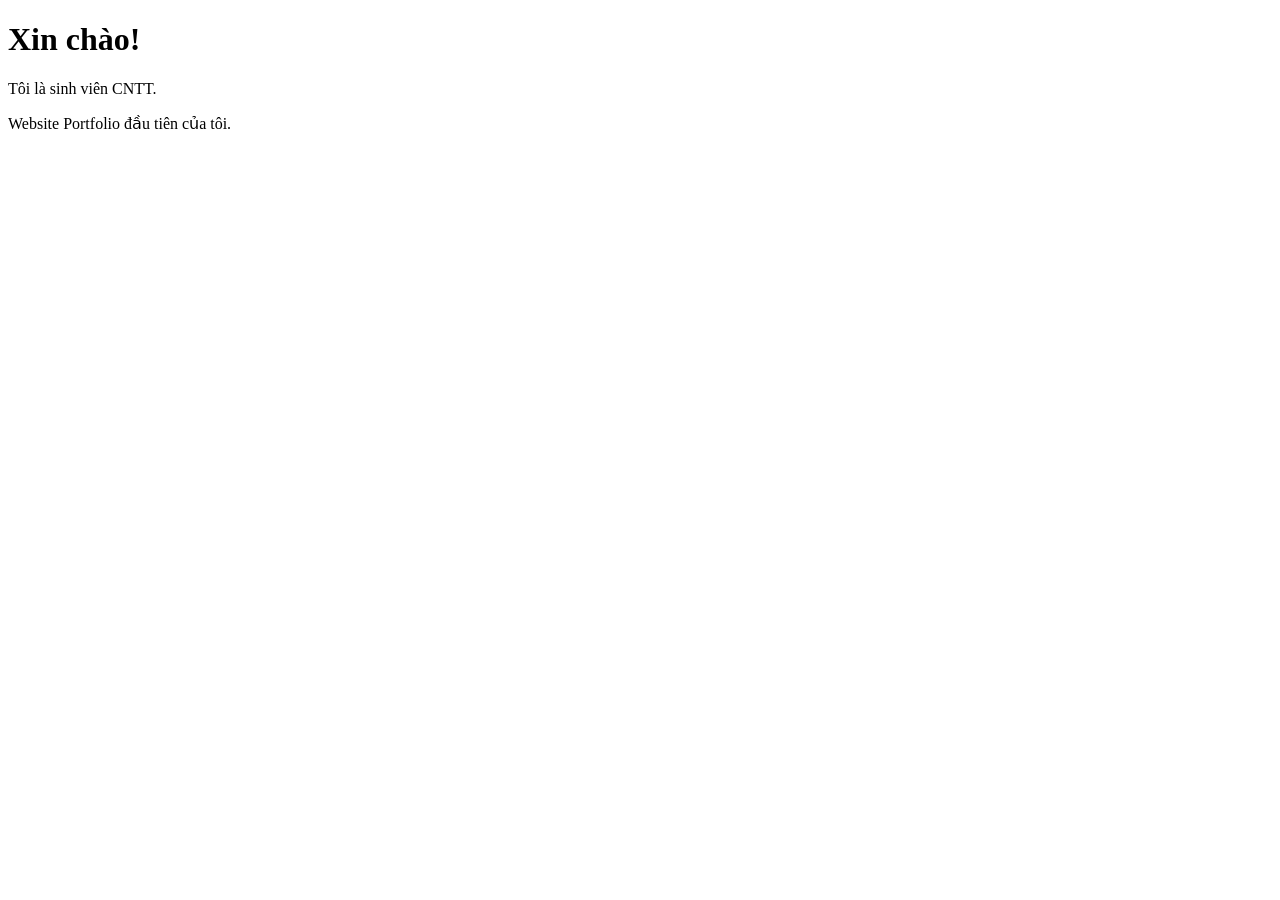
==== index.html @ f2e427e3 "Create index.html" ====
<!DOCTYPE html>
<html lang="vi">
<head>
<meta charset="UTF-8">
<meta name="viewport" content="width=device-width, initial-scale=1.0">
<title>Portfolio của tôi</title>
</head>
<body>

<h1>Xin chào!</h1>

<p>Tôi là sinh viên CNTT.</p>

<p>Website Portfolio đầu tiên của tôi.</p>

</body>
</html>
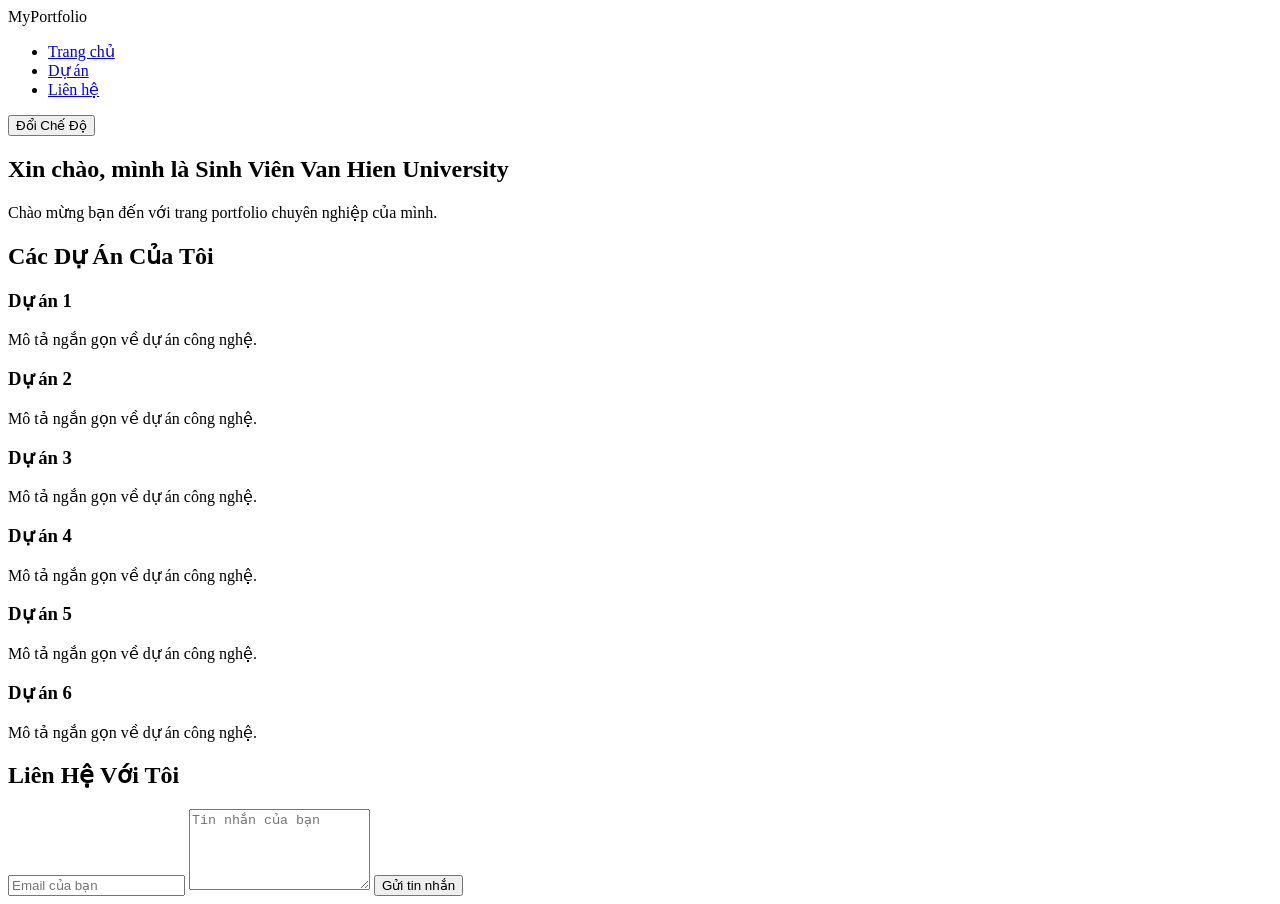
==== commit 09707105: "Create index.html" ====
--- a/index.html
+++ b/index.html
@@ -1,17 +1,53 @@
 <!DOCTYPE html>
 <html lang="vi">
 <head>
-<meta charset="UTF-8">
-<meta name="viewport" content="width=device-width, initial-scale=1.0">
-<title>Portfolio của tôi</title>
+    <meta charset="UTF-8">
+    <meta name="viewport" content="width=device-width, initial-scale=1.0">
+    <title>My Portfolio</title>
+    <link rel="stylesheet" href="css/style.css">
 </head>
 <body>
+    <!-- Thanh điều hướng & Nút Dark Mode -->
+    <nav class="navbar">
+        <div class="logo">MyPortfolio</div>
+        <ul class="nav-links">
+            <li><a href="#home">Trang chủ</a></li>
+            <li><a href="#projects">Dự án</a></li>
+            <li><a href="#contact">Liên hệ</a></li>
+        </ul>
+        <button id="theme-toggle" class="btn-toggle">Đổi Chế Độ</button>
+    </nav>
 
-<h1>Xin chào!</h1>
+    <!-- Khuvực Giới thiệu -->
+    <section id="home" class="hero section fade-in">
+        <h1>Xin chào, mình là Sinh Viên Van Hien University</h1>
+        <p>Chào mừng bạn đến với trang portfolio chuyên nghiệp của mình.</p>
+    </section>
 
-<p>Tôi là sinh viên CNTT.</p>
+    <!-- Khuvực Dự án (CSS Grid 6 dự án) -->
+    <section id="projects" class="projects-section section fade-in">
+        <h2>Các Dự Án Của Tôi</h2>
+        <div class="projects-grid">
+            <div class="project-card"><h3>Dự án 1</h3><p>Mô tả ngắn gọn về dự án công nghệ.</p></div>
+            <div class="project-card"><h3>Dự án 2</h3><p>Mô tả ngắn gọn về dự án công nghệ.</p></div>
+            <div class="project-card"><h3>Dự án 3</h3><p>Mô tả ngắn gọn về dự án công nghệ.</p></div>
+            <div class="project-card"><h3>Dự án 4</h3><p>Mô tả ngắn gọn về dự án công nghệ.</p></div>
+            <div class="project-card"><h3>Dự án 5</h3><p>Mô tả ngắn gọn về dự án công nghệ.</p></div>
+            <div class="project-card"><h3>Dự án 6</h3><p>Mô tả ngắn gọn về dự án công nghệ.</p></div>
+        </div>
+    </section>
 
-<p>Website Portfolio đầu tiên của tôi.</p>
+    <!-- Khuvực Form liên hệ (Gắn Formspree) -->
+    <section id="contact" class="contact-section section fade-in">
+        <h2>Liên Hệ Với Tôi</h2>
+        <!-- BẠN THAY {your_id} THÀNH ID FORMSPREE CỦA BẠN NHÉ -->
+        <form action="https://formspree.io/f/xoqgnpze" method="POST" class="contact-form">
+            <input type="email" name="email" placeholder="Email của bạn" required>
+            <textarea name="message" placeholder="Tin nhắn của bạn" rows="5" required></textarea>
+            <button type="submit" class="btn-submit">Gửi tin nhắn</button>
+        </form>
+    </section>
 
+    <script src="js/script.js"></script>
 </body>
 </html>
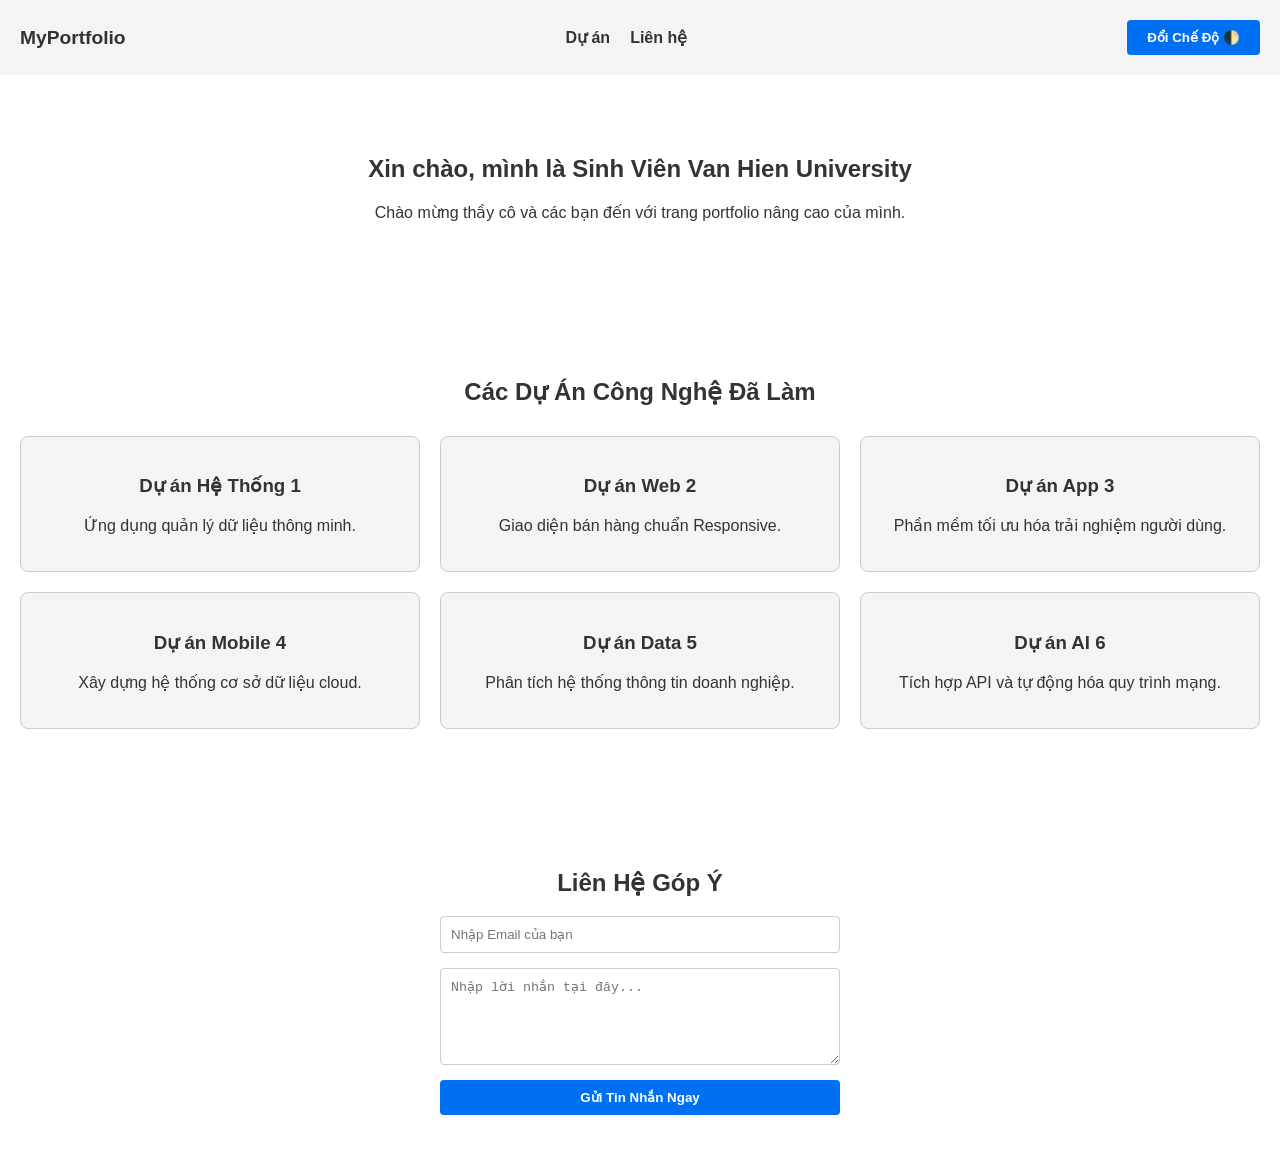
==== commit 35700c9e: "Create index.html" ====
--- a/index.html
+++ b/index.html
@@ -3,51 +3,180 @@
 <head>
     <meta charset="UTF-8">
     <meta name="viewport" content="width=device-width, initial-scale=1.0">
-    <title>My Portfolio</title>
-    <link rel="stylesheet" href="css/style.css">
+    <title>My Portfolio - Van Hien University</title>
+    <style>
+        /* === 1. PHẦN CSS GIAO DIỆN (NHANH & ĐẸP) === */
+        :root {
+            --bg-color: #ffffff;
+            --text-color: #333333;
+            --card-bg: #f4f4f4;
+            --primary-color: #0070f3;
+        }
+
+        [data-theme="dark"] {
+            --bg-color: #121212;
+            --text-color: #ffffff;
+            --card-bg: #1e1e1e;
+            --primary-color: #ff4081;
+        }
+
+        body {
+            background-color: var(--bg-color);
+            color: var(--text-color);
+            font-family: Arial, sans-serif;
+            margin: 0;
+            transition: background 0.3s, color 0.3s;
+        }
+
+        .navbar {
+            display: flex;
+            justify-content: space-between;
+            align-items: center;
+            padding: 20px;
+            background: var(--card-bg);
+        }
+        .nav-links {
+            display: flex;
+            list-style: none;
+            gap: 20px;
+            padding: 0;
+            margin: 0;
+        }
+        .nav-links a {
+            color: var(--text-color);
+            text-decoration: none;
+            font-weight: bold;
+        }
+
+        .section {
+            padding: 60px 20px;
+            text-align: center;
+        }
+
+        /* CSS GRID HIỂN THỊ 6 DỰ ÁN */
+        .projects-grid {
+            display: grid;
+            grid-template-columns: 1fr;
+            gap: 20px;
+            margin-top: 30px;
+        }
+
+        .project-card {
+            background-color: var(--card-bg);
+            padding: 20px;
+            border-radius: 8px;
+            border: 1px solid #ccc;
+        }
+
+        .contact-form {
+            display: flex;
+            flex-direction: column;
+            gap: 15px;
+            max-width: 400px;
+            margin: 0 auto;
+        }
+        .contact-form input, .contact-form textarea {
+            padding: 10px;
+            border-radius: 4px;
+            border: 1px solid #ccc;
+        }
+        .btn-submit, .btn-toggle {
+            padding: 10px 20px;
+            background-color: var(--primary-color);
+            color: white;
+            border: none;
+            border-radius: 4px;
+            cursor: pointer;
+            font-weight: bold;
+        }
+
+        /* ĐÁP ỨNG RESPONSIVE CHO MÀN HÌNH MÁY TÍNH */
+        @media (min-width: 768px) {
+            .projects-grid {
+                grid-template-columns: repeat(3, 1fr);
+            }
+        }
+
+        /* HIỆU ỨNG CUỘN TRANG */
+        .fade-in {
+            opacity: 0;
+            transform: translateY(20px);
+            transition: opacity 0.6s ease-out, transform 0.6s ease-out;
+        }
+        .fade-in.appear {
+            opacity: 1;
+            transform: translateY(0);
+        }
+    </style>
 </head>
 <body>
-    <!-- Thanh điều hướng & Nút Dark Mode -->
+
+    <!-- THANH MENU & NÚT BẬT TẮT ĐỔI MÀU GIAO DIỆN -->
     <nav class="navbar">
-        <div class="logo">MyPortfolio</div>
+        <div class="logo" style="font-weight: bold; font-size: 1.2rem;">MyPortfolio</div>
         <ul class="nav-links">
-            <li><a href="#home">Trang chủ</a></li>
             <li><a href="#projects">Dự án</a></li>
             <li><a href="#contact">Liên hệ</a></li>
         </ul>
-        <button id="theme-toggle" class="btn-toggle">Đổi Chế Độ</button>
+        <button id="theme-toggle" class="btn-toggle">Đổi Chế Độ 🌓</button>
     </nav>
 
-    <!-- Khuvực Giới thiệu -->
-    <section id="home" class="hero section fade-in">
+    <!-- PHẦN GIỚI THIỆU BẢN THÂN -->
+    <section class="hero section fade-in">
         <h1>Xin chào, mình là Sinh Viên Van Hien University</h1>
-        <p>Chào mừng bạn đến với trang portfolio chuyên nghiệp của mình.</p>
+        <p>Chào mừng thầy cô và các bạn đến với trang portfolio nâng cao của mình.</p>
     </section>
 
-    <!-- Khuvực Dự án (CSS Grid 6 dự án) -->
-    <section id="projects" class="projects-section section fade-in">
-        <h2>Các Dự Án Của Tôi</h2>
+    <!-- BÀI TẬP TỔNG HỢP: HIỂN THỊ 6 DỰ ÁN BẰNG CSS GRID -->
+    <section id="projects" class="section fade-in">
+        <h2>Các Dự Án Công Nghệ Đã Làm</h2>
         <div class="projects-grid">
-            <div class="project-card"><h3>Dự án 1</h3><p>Mô tả ngắn gọn về dự án công nghệ.</p></div>
-            <div class="project-card"><h3>Dự án 2</h3><p>Mô tả ngắn gọn về dự án công nghệ.</p></div>
-            <div class="project-card"><h3>Dự án 3</h3><p>Mô tả ngắn gọn về dự án công nghệ.</p></div>
-            <div class="project-card"><h3>Dự án 4</h3><p>Mô tả ngắn gọn về dự án công nghệ.</p></div>
-            <div class="project-card"><h3>Dự án 5</h3><p>Mô tả ngắn gọn về dự án công nghệ.</p></div>
-            <div class="project-card"><h3>Dự án 6</h3><p>Mô tả ngắn gọn về dự án công nghệ.</p></div>
+            <div class="project-card"><h3>Dự án Hệ Thống 1</h3><p>Ứng dụng quản lý dữ liệu thông minh.</p></div>
+            <div class="project-card"><h3>Dự án Web 2</h3><p>Giao diện bán hàng chuẩn Responsive.</p></div>
+            <div class="project-card"><h3>Dự án App 3</h3><p>Phần mềm tối ưu hóa trải nghiệm người dùng.</p></div>
+            <div class="project-card"><h3>Dự án Mobile 4</h3><p>Xây dựng hệ thống cơ sở dữ liệu cloud.</p></div>
+            <div class="project-card"><h3>Dự án Data 5</h3><p>Phân tích hệ thống thông tin doanh nghiệp.</p></div>
+            <div class="project-card"><h3>Dự án AI 6</h3><p>Tích hợp API và tự động hóa quy trình mạng.</p></div>
         </div>
     </section>
 
-    <!-- Khuvực Form liên hệ (Gắn Formspree) -->
-    <section id="contact" class="contact-section section fade-in">
-        <h2>Liên Hệ Với Tôi</h2>
-        <!-- BẠN THAY {your_id} THÀNH ID FORMSPREE CỦA BẠN NHÉ -->
+    <!-- FORM LIÊN HỆ GẮN DỊCH VỤ NHẬN MAIL MIỄN PHÍ -->
+    <section id="contact" class="section fade-in">
+        <h2>Liên Hệ Góp Ý</h2>
         <form action="https://formspree.io/f/xoqgnpze" method="POST" class="contact-form">
-            <input type="email" name="email" placeholder="Email của bạn" required>
-            <textarea name="message" placeholder="Tin nhắn của bạn" rows="5" required></textarea>
-            <button type="submit" class="btn-submit">Gửi tin nhắn</button>
+            <input type="email" name="email" placeholder="Nhập Email của bạn" required>
+            <textarea name="message" placeholder="Nhập lời nhắn tại đây..." rows="5" required></textarea>
+            <button type="submit" class="btn-submit">Gửi Tin Nhắn Ngay</button>
         </form>
     </section>
 
-    <script src="js/script.js"></script>
+    <script>
+        /* === 2. PHẦN JAVASCRIPT XỬ LÝ TÍNH NĂNG === */
+        
+        // Tính năng Bật/Tắt Dark Mode
+        const themeToggle = document.getElementById('theme-toggle');
+        themeToggle.addEventListener('click', () => {
+            const currentTheme = document.body.getAttribute('data-theme');
+            if (currentTheme === 'dark') {
+                document.body.removeAttribute('data-theme');
+            } else {
+                document.body.setAttribute('data-theme', 'dark');
+            }
+        });
+
+        // Hiệu ứng cuộn màn hình hiện chữ mượt mà
+        const sections = document.querySelectorAll('.fade-in');
+        const observer = new IntersectionObserver((entries) => {
+            entries.forEach(entry => {
+                if (entry.isIntersecting) {
+                    entry.target.classList.add('appear');
+                }
+            });
+        }, { threshold: 0.1 });
+
+        sections.forEach(section => {
+            observer.observe(section);
+        });
+    </script>
 </body>
 </html>
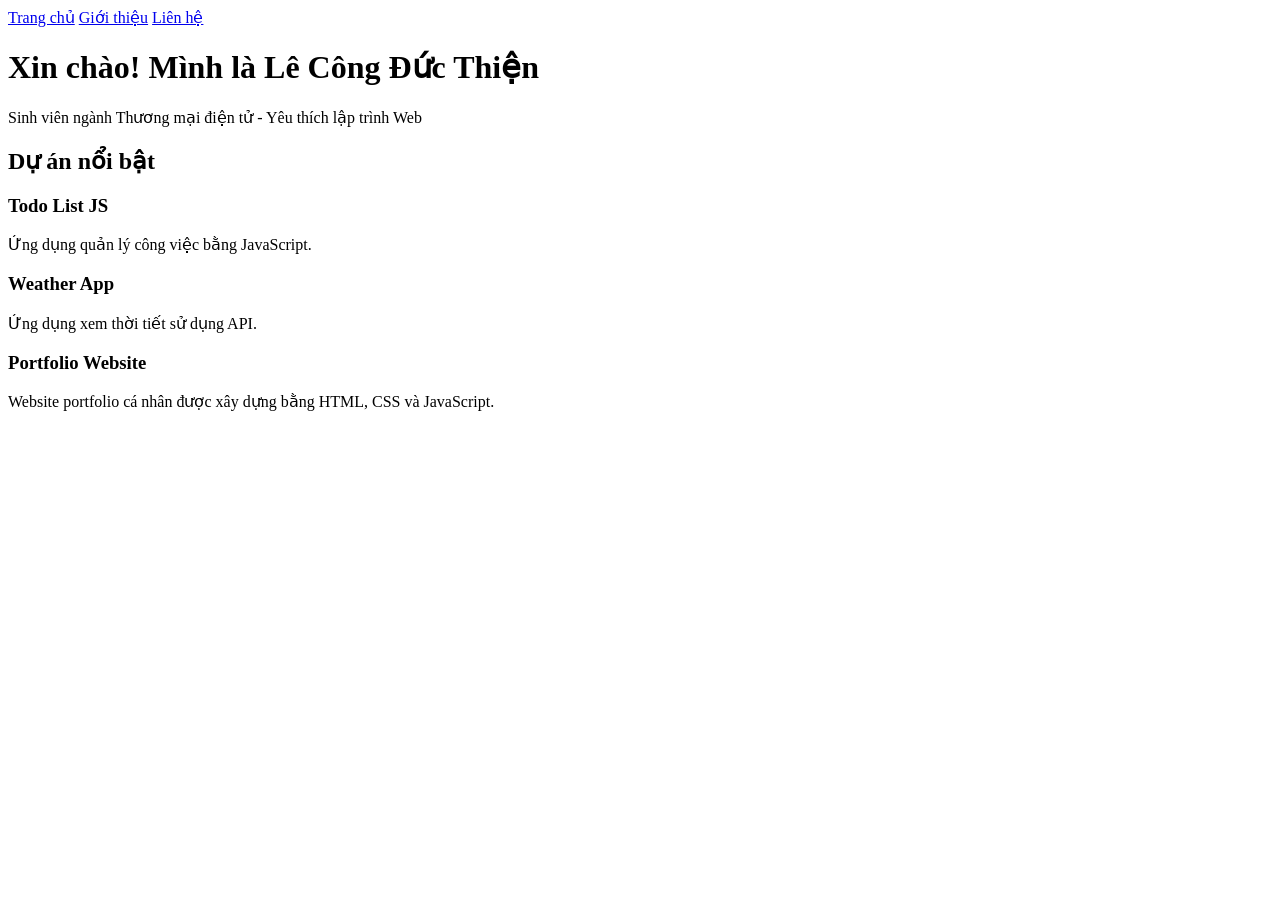
==== commit d27e3ec3: "Add files via upload" ====
--- a/index.html
+++ b/index.html
@@ -1,182 +1,44 @@
-<!DOCTYPE html>
-<html lang="vi">
-<head>
-    <meta charset="UTF-8">
-    <meta name="viewport" content="width=device-width, initial-scale=1.0">
-    <title>My Portfolio - Van Hien University</title>
-    <style>
-        /* === 1. PHẦN CSS GIAO DIỆN (NHANH & ĐẸP) === */
-        :root {
-            --bg-color: #ffffff;
-            --text-color: #333333;
-            --card-bg: #f4f4f4;
-            --primary-color: #0070f3;
-        }
-
-        [data-theme="dark"] {
-            --bg-color: #121212;
-            --text-color: #ffffff;
-            --card-bg: #1e1e1e;
-            --primary-color: #ff4081;
-        }
-
-        body {
-            background-color: var(--bg-color);
-            color: var(--text-color);
-            font-family: Arial, sans-serif;
-            margin: 0;
-            transition: background 0.3s, color 0.3s;
-        }
-
-        .navbar {
-            display: flex;
-            justify-content: space-between;
-            align-items: center;
-            padding: 20px;
-            background: var(--card-bg);
-        }
-        .nav-links {
-            display: flex;
-            list-style: none;
-            gap: 20px;
-            padding: 0;
-            margin: 0;
-        }
-        .nav-links a {
-            color: var(--text-color);
-            text-decoration: none;
-            font-weight: bold;
-        }
-
-        .section {
-            padding: 60px 20px;
-            text-align: center;
-        }
-
-        /* CSS GRID HIỂN THỊ 6 DỰ ÁN */
-        .projects-grid {
-            display: grid;
-            grid-template-columns: 1fr;
-            gap: 20px;
-            margin-top: 30px;
-        }
-
-        .project-card {
-            background-color: var(--card-bg);
-            padding: 20px;
-            border-radius: 8px;
-            border: 1px solid #ccc;
-        }
-
-        .contact-form {
-            display: flex;
-            flex-direction: column;
-            gap: 15px;
-            max-width: 400px;
-            margin: 0 auto;
-        }
-        .contact-form input, .contact-form textarea {
-            padding: 10px;
-            border-radius: 4px;
-            border: 1px solid #ccc;
-        }
-        .btn-submit, .btn-toggle {
-            padding: 10px 20px;
-            background-color: var(--primary-color);
-            color: white;
-            border: none;
-            border-radius: 4px;
-            cursor: pointer;
-            font-weight: bold;
-        }
-
-        /* ĐÁP ỨNG RESPONSIVE CHO MÀN HÌNH MÁY TÍNH */
-        @media (min-width: 768px) {
-            .projects-grid {
-                grid-template-columns: repeat(3, 1fr);
-            }
-        }
-
-        /* HIỆU ỨNG CUỘN TRANG */
-        .fade-in {
-            opacity: 0;
-            transform: translateY(20px);
-            transition: opacity 0.6s ease-out, transform 0.6s ease-out;
-        }
-        .fade-in.appear {
-            opacity: 1;
-            transform: translateY(0);
-        }
-    </style>
-</head>
-<body>
-
-    <!-- THANH MENU & NÚT BẬT TẮT ĐỔI MÀU GIAO DIỆN -->
-    <nav class="navbar">
-        <div class="logo" style="font-weight: bold; font-size: 1.2rem;">MyPortfolio</div>
-        <ul class="nav-links">
-            <li><a href="#projects">Dự án</a></li>
-            <li><a href="#contact">Liên hệ</a></li>
-        </ul>
-        <button id="theme-toggle" class="btn-toggle">Đổi Chế Độ 🌓</button>
-    </nav>
-
-    <!-- PHẦN GIỚI THIỆU BẢN THÂN -->
-    <section class="hero section fade-in">
-        <h1>Xin chào, mình là Sinh Viên Van Hien University</h1>
-        <p>Chào mừng thầy cô và các bạn đến với trang portfolio nâng cao của mình.</p>
-    </section>
-
-    <!-- BÀI TẬP TỔNG HỢP: HIỂN THỊ 6 DỰ ÁN BẰNG CSS GRID -->
-    <section id="projects" class="section fade-in">
-        <h2>Các Dự Án Công Nghệ Đã Làm</h2>
-        <div class="projects-grid">
-            <div class="project-card"><h3>Dự án Hệ Thống 1</h3><p>Ứng dụng quản lý dữ liệu thông minh.</p></div>
-            <div class="project-card"><h3>Dự án Web 2</h3><p>Giao diện bán hàng chuẩn Responsive.</p></div>
-            <div class="project-card"><h3>Dự án App 3</h3><p>Phần mềm tối ưu hóa trải nghiệm người dùng.</p></div>
-            <div class="project-card"><h3>Dự án Mobile 4</h3><p>Xây dựng hệ thống cơ sở dữ liệu cloud.</p></div>
-            <div class="project-card"><h3>Dự án Data 5</h3><p>Phân tích hệ thống thông tin doanh nghiệp.</p></div>
-            <div class="project-card"><h3>Dự án AI 6</h3><p>Tích hợp API và tự động hóa quy trình mạng.</p></div>
-        </div>
-    </section>
-
-    <!-- FORM LIÊN HỆ GẮN DỊCH VỤ NHẬN MAIL MIỄN PHÍ -->
-    <section id="contact" class="section fade-in">
-        <h2>Liên Hệ Góp Ý</h2>
-        <form action="https://formspree.io/f/xoqgnpze" method="POST" class="contact-form">
-            <input type="email" name="email" placeholder="Nhập Email của bạn" required>
-            <textarea name="message" placeholder="Nhập lời nhắn tại đây..." rows="5" required></textarea>
-            <button type="submit" class="btn-submit">Gửi Tin Nhắn Ngay</button>
-        </form>
-    </section>
-
-    <script>
-        /* === 2. PHẦN JAVASCRIPT XỬ LÝ TÍNH NĂNG === */
-        
-        // Tính năng Bật/Tắt Dark Mode
-        const themeToggle = document.getElementById('theme-toggle');
-        themeToggle.addEventListener('click', () => {
-            const currentTheme = document.body.getAttribute('data-theme');
-            if (currentTheme === 'dark') {
-                document.body.removeAttribute('data-theme');
-            } else {
-                document.body.setAttribute('data-theme', 'dark');
-            }
-        });
-
-        // Hiệu ứng cuộn màn hình hiện chữ mượt mà
-        const sections = document.querySelectorAll('.fade-in');
-        const observer = new IntersectionObserver((entries) => {
-            entries.forEach(entry => {
-                if (entry.isIntersecting) {
-                    entry.target.classList.add('appear');
-                }
-            });
-        }, { threshold: 0.1 });
-
-        sections.forEach(section => {
-            observer.observe(section);
-        });
-    </script>
-</body>
-</html>
+<!DOCTYPE html>
+<html lang="vi">
+<head>
+    <meta charset="UTF-8">
+    <meta name="viewport" content="width=device-width, initial-scale=1.0">
+    <title>Lê Công Đức Thiện - Portfolio</title>
+    <link rel="stylesheet" href="css/style.css">
+</head>
+<body>
+
+    <nav>
+        <a href="index.html">Trang chủ</a>
+        <a href="about.html">Giới thiệu</a>
+        <a href="contact.html">Liên hệ</a>
+    </nav>
+
+    <header>
+        <h1>Xin chào! Mình là Lê Công Đức Thiện</h1>
+        <p>Sinh viên ngành Thương mại điện tử - Yêu thích lập trình Web</p>
+    </header>
+
+    <section>
+        <h2>Dự án nổi bật</h2>
+
+        <div class="project">
+            <h3>Todo List JS</h3>
+            <p>Ứng dụng quản lý công việc bằng JavaScript.</p>
+        </div>
+
+        <div class="project">
+            <h3>Weather App</h3>
+            <p>Ứng dụng xem thời tiết sử dụng API.</p>
+        </div>
+
+        <div class="project">
+            <h3>Portfolio Website</h3>
+            <p>Website portfolio cá nhân được xây dựng bằng HTML, CSS và JavaScript.</p>
+        </div>
+    </section>
+
+    <script src="js/script.js"></script>
+
+</body>
+</html>
